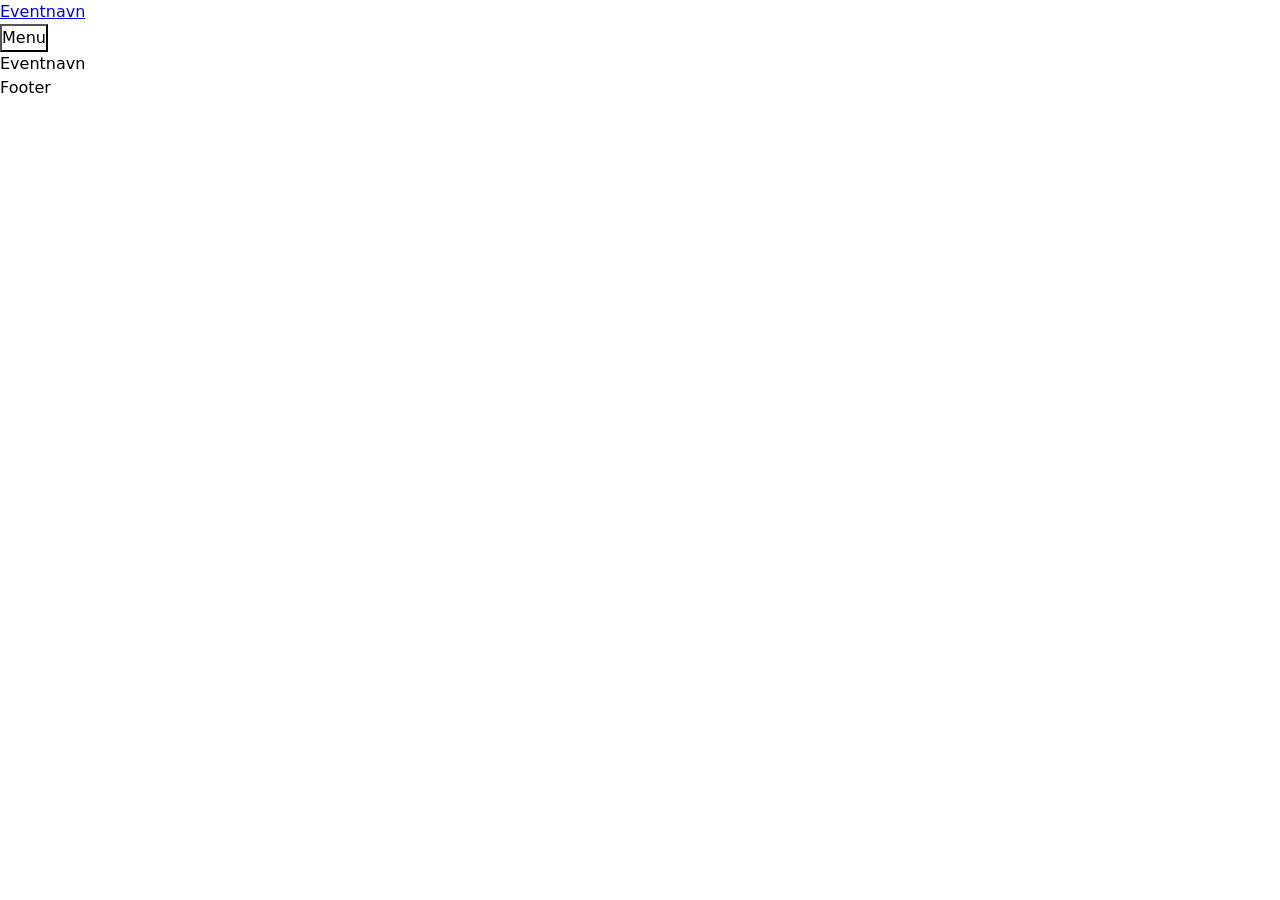
==== index.html @ 1ca038c5 "init" ====
<!DOCTYPE html>
<html lang="da">

<head>
  <meta charset="UTF-8">
  <meta name="viewport" content="width=device-width, initial-scale=1.0">
  <title>Eventnavn</title>
  <link rel="stylesheet" href="./starter.css">
  <link rel="stylesheet" href="./style.css">
</head>

<body>
  <header class="site-header">
    <div class="header-content">
      <a class="site-logo" href="./">Eventnavn</a>
      <nav class="site-nav">
        <button>Menu</button>
        <ul class="menu" id="menu" popover>
          <li><a href="./" aria-current="page">Forside</a></li>
          <li><a href="./svg.html">Interaktiv SVG</a></li>
          <li><a href="./form.html">Formular</a></li>
        </ul>
      </nav>
    </div>
  </header>

  <main></main>

  <footer class="site-footer">
    <div class="footer-content">
      <p>Eventnavn</p>
      <p>Footer</p>
    </div>
  </footer>
  <script src="./script.js"></script>
</body>

</html>
---- starter.css ----
*,
::before,
::after {
  box-sizing: border-box;
  margin: 0;
  padding: 0;
}

html {
  interpolate-size: allow-keywords;
  font-family: system-ui, sans-serif;
  line-height: 1.5;
  -webkit-font-smoothing: antialiased;
}

h1,
h2 {
  line-height: 1.25;
}

p,
li {
  text-wrap: pretty;
}

img,
svg {
  display: block;
  width: 100%;
  height: auto;
}

label {
  display: block;
}

input,
button,
textarea,
select {
  font: inherit;
  color: inherit;
  background-color: transparent;
  font-size: max(1em, 16px);
  padding: 0;
  margin: 0;
}

input:where([type="checkbox"], [type="radio"]) {
  width: 1em;
  height: 1em;
}

textarea {
  resize: none;
  min-height: 4lh;
}

legend {
  padding: 0;
}

select,
::picker(select) {
  appearance: base-select;
}

[popover] {
  margin: revert;
}

dialog {
  overscroll-behavior: none;

  &::backdrop {
    overflow: hidden;
    overscroll-behavior: contain;
  }
}

.visually-hidden {
  position: absolute;
  width: 1px;
  height: 1px;
  overflow: hidden;
  white-space: nowrap;
  clip-path: inset(100%);
}
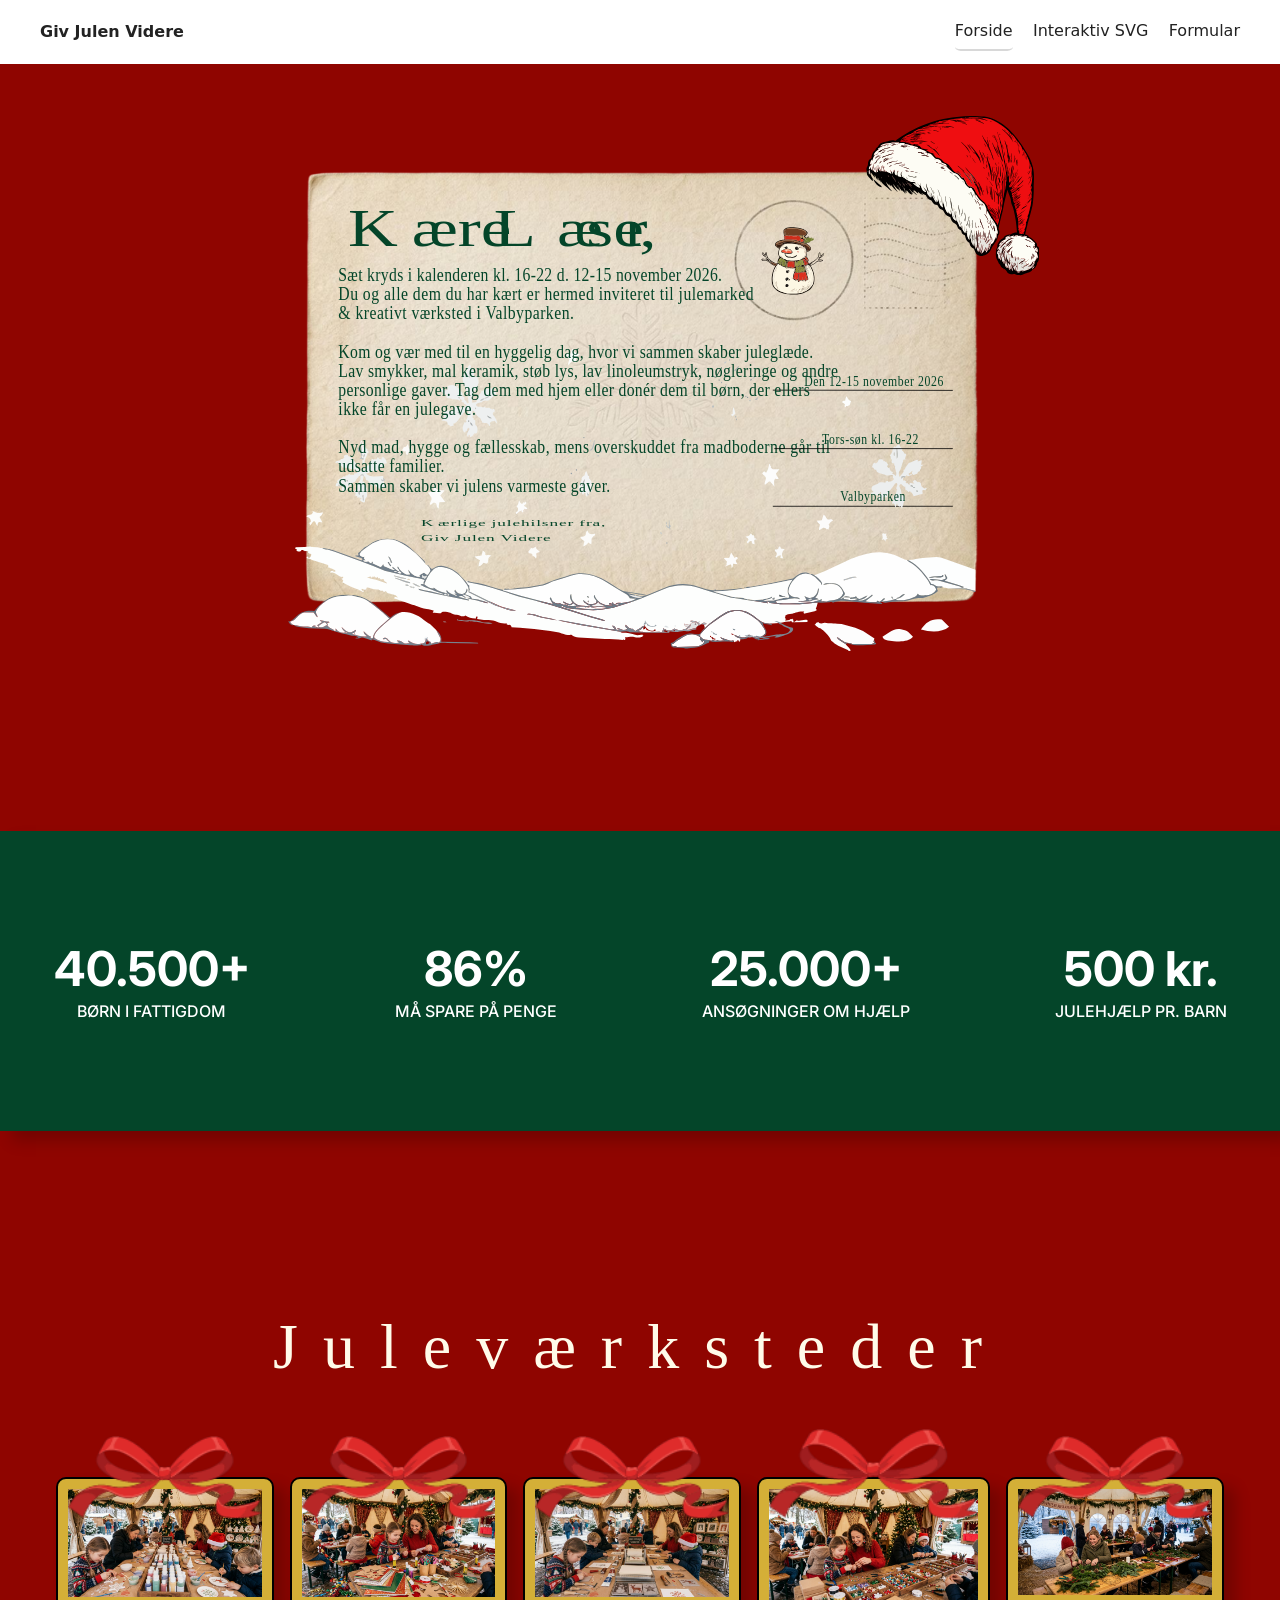
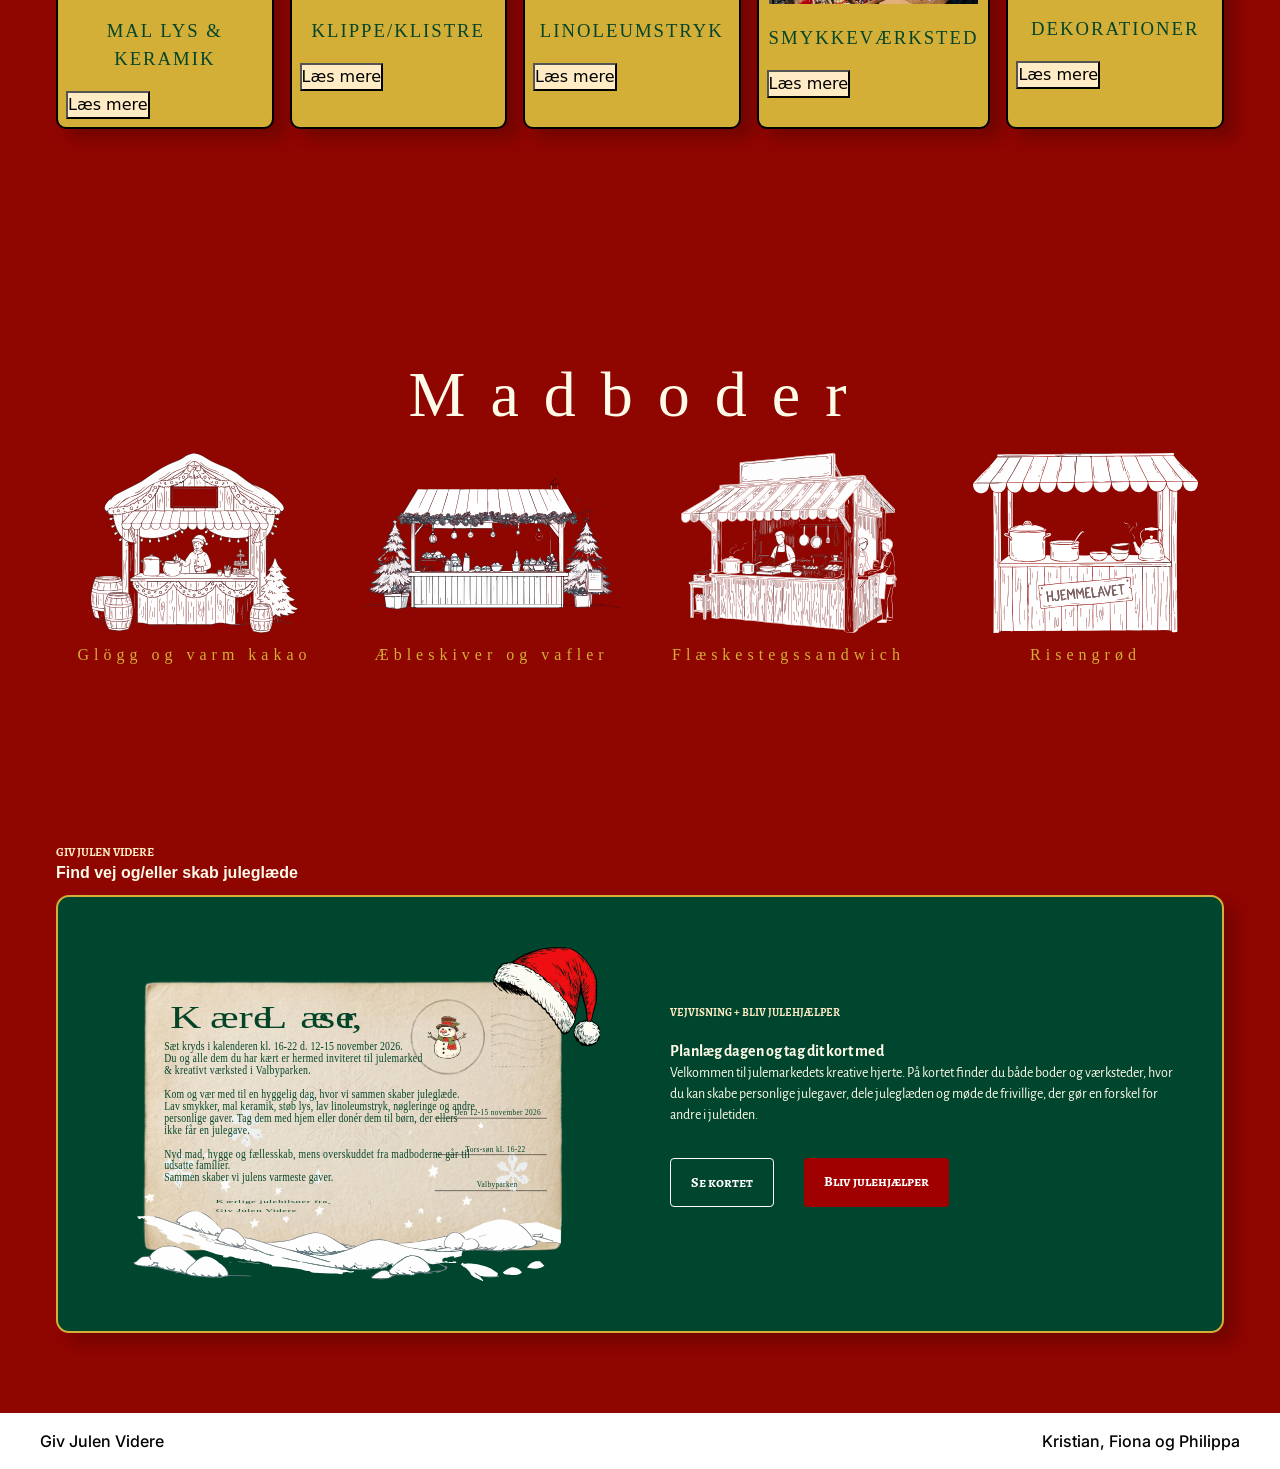
==== commit 6052eb57: "forside" ====
--- a/index.html
+++ b/index.html
@@ -4,32 +4,243 @@
 <head>
   <meta charset="UTF-8">
   <meta name="viewport" content="width=device-width, initial-scale=1.0">
-  <title>Eventnavn</title>
+  <title>Giv Julen Videre</title>
   <link rel="stylesheet" href="./starter.css">
   <link rel="stylesheet" href="./style.css">
+  <link rel="stylesheet" href="./index.css">
+  <link rel="icon" type="image/png" href="/favicon-96x96.png" sizes="96x96" />
+  <link rel="icon" type="image/svg+xml" href="/favicon.svg" />
+  <link rel="shortcut icon" href="/favicon.ico" />
+  <link rel="apple-touch-icon" sizes="180x180" href="/apple-touch-icon.png" />
+  <meta name="apple-mobile-web-app-title" content="MyWebSite" />
+  <link rel="manifest" href="/site.webmanifest" />
+  <link rel="preconnect" href="https://fonts.googleapis.com">
+  <link rel="preconnect" href="https://fonts.gstatic.com" crossorigin>
+  <link rel="preconnect" href="https://fonts.googleapis.com">
+  <link rel="preconnect" href="https://fonts.gstatic.com" crossorigin>
+  <link rel="preconnect" href="https://fonts.googleapis.com">
+  <link rel="preconnect" href="https://fonts.gstatic.com" crossorigin>
+  <link
+    href="https://fonts.googleapis.com/css2?family=Alegreya+SC:ital,wght@0,400;0,500;0,700;0,800;0,900;1,400;1,500;1,700;1,800;1,900&family=Alegreya+Sans:ital,wght@0,100;0,300;0,400;0,500;0,700;0,800;0,900;1,100;1,300;1,400;1,500;1,700;1,800;1,900&display=swap"
+    rel="stylesheet">
+  <link
+    href="https://fonts.googleapis.com/css2?family=Inter:ital,opsz,wght@0,14..32,100..900;1,14..32,100..900&display=swap"
+    rel="stylesheet">
 </head>
 
 <body>
   <header class="site-header">
     <div class="header-content">
-      <a class="site-logo" href="./">Eventnavn</a>
+      <a class="site-logo" href="./">Giv Julen Videre</a>
       <nav class="site-nav">
-        <button>Menu</button>
+        <button popovertarget="menu">Menu</button>
         <ul class="menu" id="menu" popover>
-          <li><a href="./" aria-current="page">Forside</a></li>
-          <li><a href="./svg.html">Interaktiv SVG</a></li>
-          <li><a href="./form.html">Formular</a></li>
+          <li><a class="menu-item" href="./" aria-current="page">Forside</a></li>
+          <li><a class="menu-item" href="./svg.html">Interaktiv SVG</a></li>
+          <li><a class="menu-item" href="./form.html">Formular</a></li>
         </ul>
       </nav>
     </div>
   </header>
 
-  <main></main>
+  <main>
+    <img class="invi" src="assets/SVG/postkort.svg" alt="Juleinvitation">
+
+    <section class="banner">
+      <div>
+        <h1>40.500+</h1>
+        <p>BØRN I FATTIGDOM</p>
+      </div>
+      <div>
+        <h1>86%</h1>
+        <p>MÅ SPARE PÅ PENGE</p>
+      </div>
+      <div>
+        <h1>25.000+</h1>
+        <p>ANSØGNINGER OM HJÆLP</p>
+      </div>
+      <div>
+        <h1>500 kr.</h1>
+        <p>JULEHJÆLP PR. BARN</p>
+      </div>
+    </section>
+
+    <article class="workshops">
+      <h2>Juleværksteder</h2>
+      <section class="grid_1-1-1-1-1">
+        <div class="container">
+          <div class="img-container">
+            <img src="assets/male_keramik.png" alt="workshop1" />
+            <img class="overlay-image" src="assets/sloejfe.png" alt="Sløjfe" />
+          </div>
+          <div>
+            <h3>MAL LYS & KERAMIK</h3>
+          </div>
+          <button class="btn-keramik" popovertarget="keramik">
+            Læs mere
+          </button>
+        </div>
+
+        <div class="container">
+          <div class="img-container">
+            <img src="assets/klippe, klistre.png" alt="workshop2" />
+            <img class="overlay-image" src="assets/sloejfe.png" alt="Sløjfe" />
+          </div>
+          <div>
+            <h3>KLIPPE/KLISTRE</h3>
+          </div>
+          <button class="btn-klip" popovertarget="klip">
+            Læs mere
+          </button>
+        </div>
+        <div class="container">
+          <div class="img-container">
+            <img src="assets/Linoleumstryk.png" alt="workshop3" /><img class="overlay-image" src="assets/sloejfe.png"
+              alt="Sløjfe" />
+          </div>
+          <div>
+            <h3>LINOLEUMSTRYK</h3>
+          </div>
+          <button class="btn-tryk" popovertarget="tryk">
+            Læs mere
+          </button>
+        </div>
+        <div class="container">
+          <div class="img-container">
+            <img src="assets/smykkeværksted.png" alt="workshop3" /><img class="overlay-image" src="assets/sloejfe.png"
+              alt="Sløjfe" />
+          </div>
+          <div>
+            <h3>SMYKKEVÆRKSTED</h3>
+          </div>
+          <button class="btn-smyk" popovertarget="smyk">
+            Læs mere
+          </button>
+        </div>
+        <div class="container">
+          <div class="img-container">
+            <img class="f5" src="assets/Adventskranslavning.png" alt="workshop4" /><img class="overlay-image"
+              src="assets/sloejfe.png" alt="Sløjfe" />
+          </div>
+          <div>
+            <h3>DEKORATIONER</h3>
+          </div>
+          <button class="btn-dekor" popovertarget="dekor">
+            Læs mere
+          </button>
+        </div>
+      </section>
+
+
+      <div class="keramik" id="keramik" popover>
+        <img src="assets/male_keramik.png" alt="Workshop 1">
+        <div class="workshop-content flow">
+          <h3>Mal lys & keramik</h3>
+          <button class="btn" popovertarget="keramik">
+            Luk
+          </button>
+        </div>
+
+        <div class="klip" id="klip" popover>
+          <img src="assets/klippe, klistre.png" alt="Workshop 2">
+          <div class="workshop-content flow">
+            <h3>Klippe/klistre</h3>
+            <button class="btn" popovertarget="klip">
+              Luk
+            </button>
+          </div>
+
+          <div class="tryk" id="tryk" popover>
+            <img src="assets/Linoleumstryk.png" alt="Workshop 3">
+            <div class="workshop-content flow">
+              <h2>Linoleumstryk</h2>
+              <button class="btn" popovertarget="tryk">
+                Luk
+              </button>
+            </div>
+
+            <div class="smyk" id="smyk" popover>
+              <img src="assets/smykkeværksted.png" alt="Workshop 4">
+              <div class="workshop-content flow">
+                <h3>Smykkeværksted</h3>
+                <button class="btn" popovertarget="smyk">
+                  Luk
+                </button>
+              </div>
+
+              <div class="dekor" id="dekor" popover>
+                <img src="assets/Adventskranslavning.png" alt="Workshop 5">
+                <div class="workshop-content flow">
+                  <h3>Dekorationer</h3>
+                  <button class="btn" popovertarget="dekor">
+                    Luk
+                  </button>
+                </div>
+    </article>
+
+    <article class="Madboder">
+      <h4>Madboder</h4>
+      <div class="mad-container">
+
+        <div class="img-mad-container">
+          <img class="madbod" src="assets/SVG/kakao.svg" alt="Glögg og varm kakao">
+          <h5>Glögg og varm kakao</h5>
+        </div>
+
+        <div class="img-mad-container">
+          <img class="madbod" src="assets/SVG/aeble.svg" alt="Æbleskiver og vafler">
+          <h5>Æbleskiver og vafler</h5>
+        </div>
+
+        <div class="img-mad-container">
+          <img class="madbod" src="assets/SVG/mad.svg" alt="Flæskestegssandwich">
+          <h5>Flæskestegssandwich</h5>
+        </div>
+
+        <div class="img-mad-container">
+          <img class="madbod" src="assets/SVG/ris.svg" alt="Risengrød">
+          <h5>Risengrød</h5>
+        </div>
+      </div>
+    </article>
+
+    <section class="teaser">
+      <p>GIV JULEN VIDERE</p>
+      <h6>Find vej og/eller skab juleglæde</h6>
+
+      <section class="content">
+
+        <div class="image">
+          <img src="assets/SVG/postkort.svg" alt="Tegnet julekort">
+        </div>
+
+        <div class="text-content">
+
+          <span>VEJVISNING + BLIV JULEHJÆLPER</span>
+
+          <h7>Planlæg dagen og tag dit kort med</h7>
+
+          <p>
+            Velkommen til julemarkedets kreative hjerte.
+            På kortet finder du både boder og værksteder,
+            hvor du kan skabe personlige julegaver, dele
+            juleglæden og møde de frivillige, der gør en
+            forskel for andre i juletiden.
+          </p>
+
+          <div class="buttons">
+            <a href="svg.html" class="btn-outline">Se kortet</a>
+            <a href="form.html" class="btn-red">Bliv julehjælper</a>
+          </div>
+        </div>
+      </section>
+    </section>
+  </main>
 
   <footer class="site-footer">
     <div class="footer-content">
-      <p>Eventnavn</p>
-      <p>Footer</p>
+      <p>Giv Julen Videre</p>
+      <p>Kristian, Fiona og Philippa</p>
     </div>
   </footer>
   <script src="./script.js"></script>
--- a/style.css
+++ b/style.css
@@ -0,0 +1,307 @@
+/* Variabler */
+html {
+  --color-page: #f7f7f7;
+  --color-surface: #fff;
+  --color-text: #222;
+  --color-muted: #666;
+  --color-border: #d8d8d8;
+  --space-05: 0.5rem;
+  --space-1: 1rem;
+  --space-2: 2rem;
+  --space-3: 3rem;
+
+  background: var(--color-page);
+  color: var(--color-text);
+}
+
+/* Globalt layout */
+body {
+  margin: 0;
+  min-height: 100svh;
+  display: grid;
+  grid-template-rows: auto 1fr auto;
+  grid-template-columns: minmax(1rlh, 1fr) minmax(0, 75rem) minmax(1rlh, 1fr);
+}
+
+h1,
+h2,
+h3,
+h4,
+p {
+  margin: 0;
+  color: white;
+}
+
+main {
+  display: grid;
+  grid-template-columns: inherit;
+  grid-column: 1 / -1;
+  align-content: start;
+  background-color: #8f0500;
+}
+
+main > * {
+  grid-column: 2;
+  padding-block: var(--space-3);
+}
+
+.svg-page {
+  display: grid;
+  gap: var(--space-2);
+}
+
+.svg-intro {
+  display: grid;
+  gap: var(--space-1);
+  max-width: 60ch;
+}
+
+.svg-intro p {
+  color: var(--color-muted);
+}
+
+.svg-layout {
+  display: grid;
+  gap: var(--space-2);
+  align-items: start;
+  @media (width > 800px) {
+    grid-template-columns: 1fr min(40%, 36ch);
+  }
+}
+
+.form-page {
+  display: grid;
+  gap: var(--space-2);
+  @media (width > 600px) {
+    grid-template-columns: min(40%, 50ch) 1fr;
+  }
+}
+
+.form-intro {
+  display: grid;
+  gap: var(--space-1);
+  align-content: start;
+  max-width: 60ch;
+}
+
+.form-intro p {
+  color: var(--color-muted);
+}
+
+.opsamling-page {
+  display: grid;
+  gap: var(--space-2);
+  align-items: start;
+
+  @media (width > 800px) {
+    grid-template-columns: minmax(0, 44ch) minmax(20rem, 1fr);
+  }
+}
+
+.opsamling-intro {
+  display: grid;
+  gap: var(--space-1);
+  max-width: 60ch;
+}
+
+.opsamling-intro p {
+  color: var(--color-muted);
+}
+
+.error-page {
+  display: grid;
+  gap: var(--space-1);
+  max-width: 60ch;
+}
+
+.error-page p {
+  color: var(--color-muted);
+}
+
+/* Header og footer */
+.site-header,
+.site-footer {
+  grid-column: 1 / -1;
+
+  display: grid;
+  grid-template-columns: inherit;
+  background: var(--color-surface);
+}
+
+.header-content,
+.footer-content {
+  grid-column: 2;
+}
+
+.header-content {
+  min-height: 4rem;
+  display: flex;
+  justify-content: space-between;
+  align-items: center;
+  gap: var(--space-1);
+}
+
+.site-logo {
+  color: inherit;
+  font-weight: 700;
+  text-decoration: none;
+}
+
+.footer-content {
+  padding-block: var(--space-1);
+  display: flex;
+  flex-wrap: wrap;
+  justify-content: space-between;
+  gap: var(--space-1);
+  color: var(--color-muted);
+}
+
+/* Navigation */
+[popover] {
+  margin: 0;
+  padding: 0;
+  border: none;
+  background: transparent;
+}
+
+.site-nav button {
+  padding: 0.4rem 0.7rem;
+  border: 1px solid var(--color-border);
+  background: var(--color-surface);
+  @media (width > 600px) {
+    display: none;
+  }
+}
+
+.menu {
+  margin: 0;
+  padding: var(--space-1);
+  list-style: none;
+  /* background: var(--color-surface); */
+  border: 1px solid var(--color-border);
+  gap: 10px;
+  box-shadow: 1px;
+  border-radius: 10%;
+  background: #ffecc5;
+  position-area: bottom span-left;
+  min-width: anchor-size(1px);
+  transform-origin: top right;
+  transition-duration: 0s;
+  /* @media (width > 600px) {
+    display: flex;
+    gap: var(--space-1);
+    padding: 0;
+    border: none;
+    background: none;
+    position: static;
+  } */
+}
+
+.menu-item {
+  text-decoration: none;
+  display: grid;
+  padding: 2px;
+  border-radius: 10%;
+  color: white;
+}
+
+.menu-item:hover {
+  background: #044529;
+  color: white;
+}
+
+.site-nav button {
+  background: #044529;
+  color: white;
+  padding: 5px;
+  border-radius: 10%;
+  cursor: pointer;
+  position: relative;
+}
+
+.menu:popover-open {
+  transition-duration: 0.1s;
+}
+
+@media (width > 600px) {
+  .site-nav button {
+    display: none;
+  }
+  .menu {
+    all: unset;
+    display: flex;
+    gap: 2ch;
+    list-style: none;
+    /* Nulstil først, og byg derefter den vandrette liste */
+  }
+  .menu-item {
+    padding: 0px;
+    color: black;
+  }
+}
+
+.menu a {
+  display: block;
+  padding: 0.4rem 0;
+  color: inherit;
+  text-decoration: none;
+  border-bottom: 2px solid #0000;
+}
+
+.menu a[aria-current="page"] {
+  border-bottom-color: var(--color-border);
+}
+
+/* Flader */
+.panel,
+.svg-placeholder,
+.form-placeholder,
+.opsamling-placeholder {
+  background: var(--color-surface);
+  border: 1px solid var(--color-border);
+}
+
+.panel {
+  padding: var(--space-1);
+  display: grid;
+  gap: var(--space-1);
+}
+
+.svg-placeholder,
+.opsamling-placeholder {
+  min-height: -webkit-fill-available;
+  min-height: stretch;
+}
+
+.form-placeholder {
+  min-height: -webkit-fill-available;
+  min-height: stretch;
+  padding: var(--space-1);
+}
+
+/* Details */
+.accordion {
+  display: grid;
+  gap: var(--space-05);
+}
+
+.accordion-item {
+  border: 1px solid var(--color-border);
+  background: var(--color-surface);
+}
+
+.accordion-item p {
+  padding: 0 var(--space-1) var(--space-1);
+  color: var(--color-muted);
+}
+
+/* Knap/link */
+.button {
+  justify-self: start;
+  display: inline-block;
+  padding: 0.5rem 0.8rem;
+  border: 1px solid var(--color-border);
+  background: var(--color-surface);
+  color: inherit;
+  text-decoration: none;
+}
--- a/index.css
+++ b/index.css
@@ -0,0 +1,339 @@
+main {
+  padding: 2rem;
+}
+
+/* #popup {
+  background: whitesmoke;
+  border: 1px gainsboro solid;
+  padding: 1rem;
+}
+
+.program-details::backdrop {
+  background: rgb(0 0 0 /90%);
+}
+
+:popover-open {
+  display: grid;
+  justify-items: start;
+  opacity: 1;
+  rotate: none;
+
+  @starting-style {
+    opacity: 0;
+  }
+}
+.card {
+  background: #044529;
+  border: 1px gainsboro solid;
+  padding: 1rem;
+}
+.program-details {
+  transition: 0.5s;
+  transition-behavior: allow-discrete;
+  background: #d4af37;
+  border: 1px gainsboro solid;
+  padding: 1rem;
+  width: 100%;
+  max-width: 680px;
+  padding: 24px;
+  border: none;
+  border-radius: 18px;
+  box-shadow: 0 10px 30px rgba(0, 0, 0, 0.2);
+  padding: 1rem;
+  max-height: 90vh;
+  max-width: 90ch;
+  width: 90vw;
+}
+#program-details {
+  position: fixed;
+  top: 50%;
+  left: 50%;
+  transform: translate(-50%, -50%);
+}
+.program-details:popover-open {
+  opacity: 1;
+  rotate: none;
+  display: grid;
+  justify-items: start;
+} */
+
+/* Hero-section */
+.invi {
+  width: 70%;
+  position: relative;
+  justify-content: center;
+  align-items: center;
+  place-items: center;
+  justify-self: center;
+  padding-top: 20px;
+  padding-bottom: 90px;
+  margin-bottom: 90px;
+}
+
+/* Banner */
+h1 {
+  font-family: "Inter", sans-serif;
+  font-optical-sizing: auto;
+  font-weight: 700;
+  font-style: bold;
+  font-size: 48px;
+}
+
+p {
+  font-family: "Inter", sans-serif;
+  font-optical-sizing: auto;
+  font-weight: 500;
+  font-style: normal;
+}
+
+.banner {
+  display: flex;
+  justify-content: center;
+  gap: 145px;
+  background-color: #044529;
+  width: 100vw;
+  position: relative;
+  left: 50%;
+  right: 50%;
+  margin-left: -50vw;
+  margin-right: -50vw;
+  height: 300px !important;
+  display: flex;
+  align-items: center;
+  box-shadow: 12px 10px 15px rgba(0, 0, 0, 0.2);
+  p,
+  h1 {
+    margin: 0;
+    text-align: center;
+  }
+}
+
+/* Workshops */
+h3 {
+  font-family: "Annie Use Your Telescope", cursive;
+  font-weight: 400;
+  font-style: normal;
+  color: #044529;
+  letter-spacing: 2px;
+}
+
+h2 {
+  font-family: "Beau Rivage", cursive;
+  font-weight: 400;
+  font-style: normal;
+  color: #fffbe9;
+  text-align: center;
+  padding-top: 8rem;
+  /* padding-bottom: 2rem; */
+  font-size: 64px;
+  letter-spacing: 25px;
+}
+
+img {
+  width: 100%;
+  object-fit: cover;
+  padding: 10px;
+}
+.btn-keramik,
+.btn-klip,
+.btn-tryk,
+.btn-smyk,
+.btn-dekor {
+  background-color: #ffecc5;
+  color: black;
+  margin: 0.5rem;
+}
+
+.img-container {
+  width: 100%;
+}
+
+.grid_1-1-1-1-1 {
+  display: grid;
+  grid-template-columns: 1fr 1fr 1fr 1fr 1fr;
+  gap: 1rem;
+}
+
+.container {
+  position: relative;
+  width: 100%;
+  border: 2px solid black;
+  background-color: #d4af37;
+  border-radius: 10px;
+  box-shadow: 12px 10px 15px rgba(0, 0, 0, 0.2);
+  .overlay-image {
+    width: 100%;
+    position: absolute;
+    bottom: 80%;
+  }
+}
+
+.container h3 {
+  text-align: center;
+  width: 100%;
+}
+
+.workshops h3 {
+  text-align: center;
+  padding: 10px;
+}
+
+/* Madboder */
+h4 {
+  font-family: "Beau Rivage", cursive;
+  font-weight: 400;
+  font-style: normal;
+  color: #fffbe9;
+  text-align: center;
+  padding-top: 2rem;
+  font-size: 64px;
+  letter-spacing: 25px;
+}
+
+h5 {
+  font-family: "Annie Use Your Telescope", cursive;
+  font-weight: 400;
+  font-style: normal;
+  font-size: 16px;
+  color: #d4af37;
+  text-align: center;
+  letter-spacing: 5px;
+  padding-bottom: 40px;
+  margin-bottom: 40px;
+}
+
+.mad-container {
+  display: grid !important;
+  grid-template-columns: repeat(4, 1fr);
+  gap: 20px;
+  width: 100%;
+}
+
+.img-mad-container {
+  display: flex;
+  flex-direction: column;
+  min-width: 0;
+  align-items: center;
+}
+.img-mad-container img {
+  width: 100%;
+  height: 200px;
+  object-fit: contain;
+}
+
+.container {
+  max-width: 1212px;
+  margin: 90px auto;
+}
+
+/* SVG-teaser */
+h6 {
+  font-family: "Alegreya Sans SC", sans-serif;
+  font-weight: 700;
+  font-style: normal;
+  font-size: 16px;
+  color: #fffbe9;
+  padding-bottom: 10px;
+}
+
+.teaser p {
+  font-family: "Alegreya SC", serif;
+  font-weight: 700;
+  font-style: normal;
+  color: #ffecc5;
+  font-size: 12px;
+}
+.content {
+  background-color: #00452e;
+  border-radius: 13px;
+  padding: 40px 35px;
+  border: 2px solid #d4af37;
+  box-shadow: 12px 10px 15px rgba(0, 0, 0, 0.2);
+
+  display: flex;
+  align-items: center;
+  gap: 60px;
+}
+
+.image {
+  flex: 1;
+}
+
+.image img {
+  width: 100%;
+  display: block;
+  object-fit: cover;
+}
+
+.text-content {
+  flex: 1;
+}
+
+.text-content span {
+  font-size: 11px;
+  font-weight: bold;
+  display: block;
+  margin-bottom: 17px;
+}
+
+.text-content {
+  font-size: 16px;
+  margin-bottom: 16px;
+}
+
+.text-content {
+  p {
+    font-size: 14px;
+    line-height: 1.5;
+    margin-bottom: 32px;
+    font-family: "Alegreya Sans", sans-serif;
+    font-weight: 400;
+    font-style: normal;
+    color: #fffbe9;
+  }
+  h7 {
+    font-family: "Alegreya Sans", sans-serif;
+    font-weight: 700;
+    font-style: normal;
+    color: #fffbe9;
+  }
+}
+
+.buttons {
+  display: flex;
+  gap: 30px;
+}
+
+.buttons a {
+  text-decoration: none;
+  color: white;
+  padding: 13px 20px;
+  border-radius: 4px;
+  font-size: 14px;
+  font-family: "Alegreya SC", serif;
+  font-weight: 700;
+  font-style: normal;
+}
+
+.btn-outline {
+  border: 1px solid white;
+}
+
+.btn-red {
+  background-color: #a00000;
+}
+
+.buttons a:hover {
+  opacity: 0.8;
+}
+
+span {
+  font-family: "Alegreya SC", serif;
+  font-weight: 700;
+  font-style: normal;
+  color: #ffecc5;
+}
+
+.footer-content p {
+  color: black;
+}
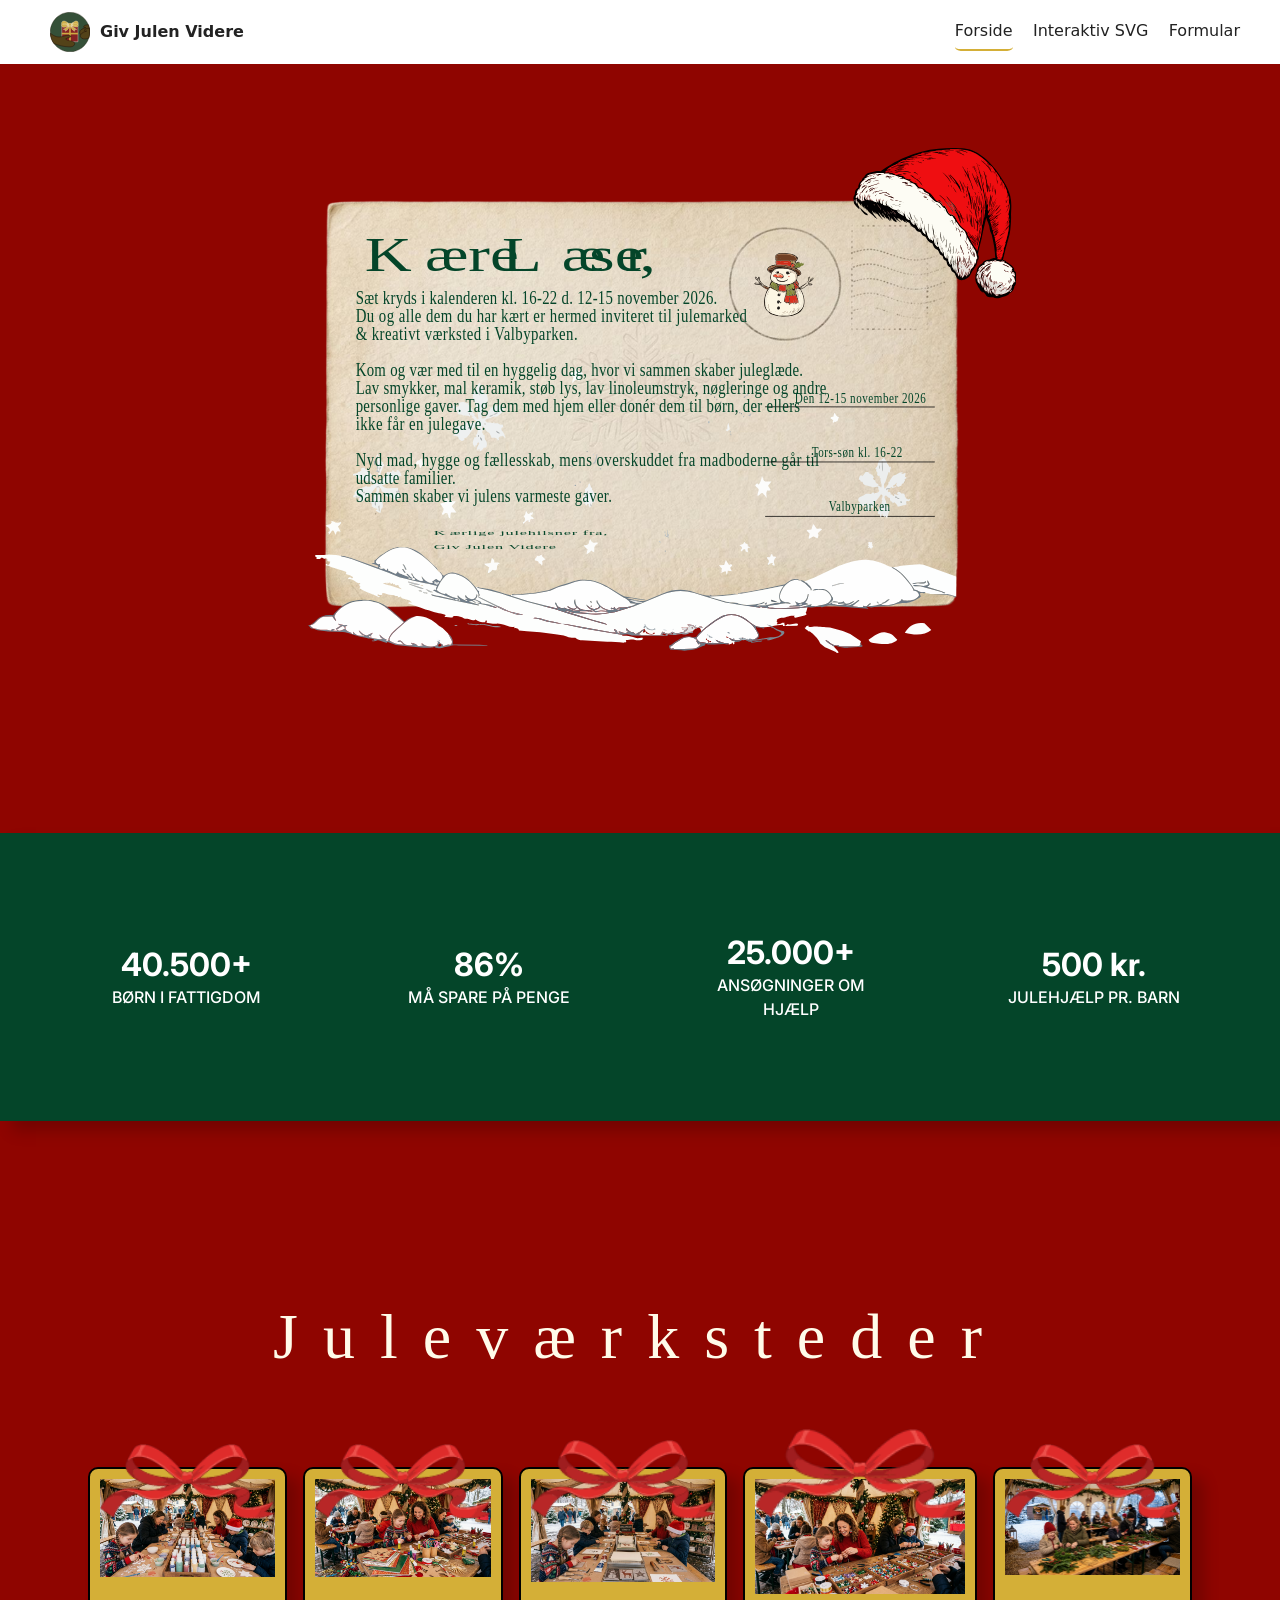
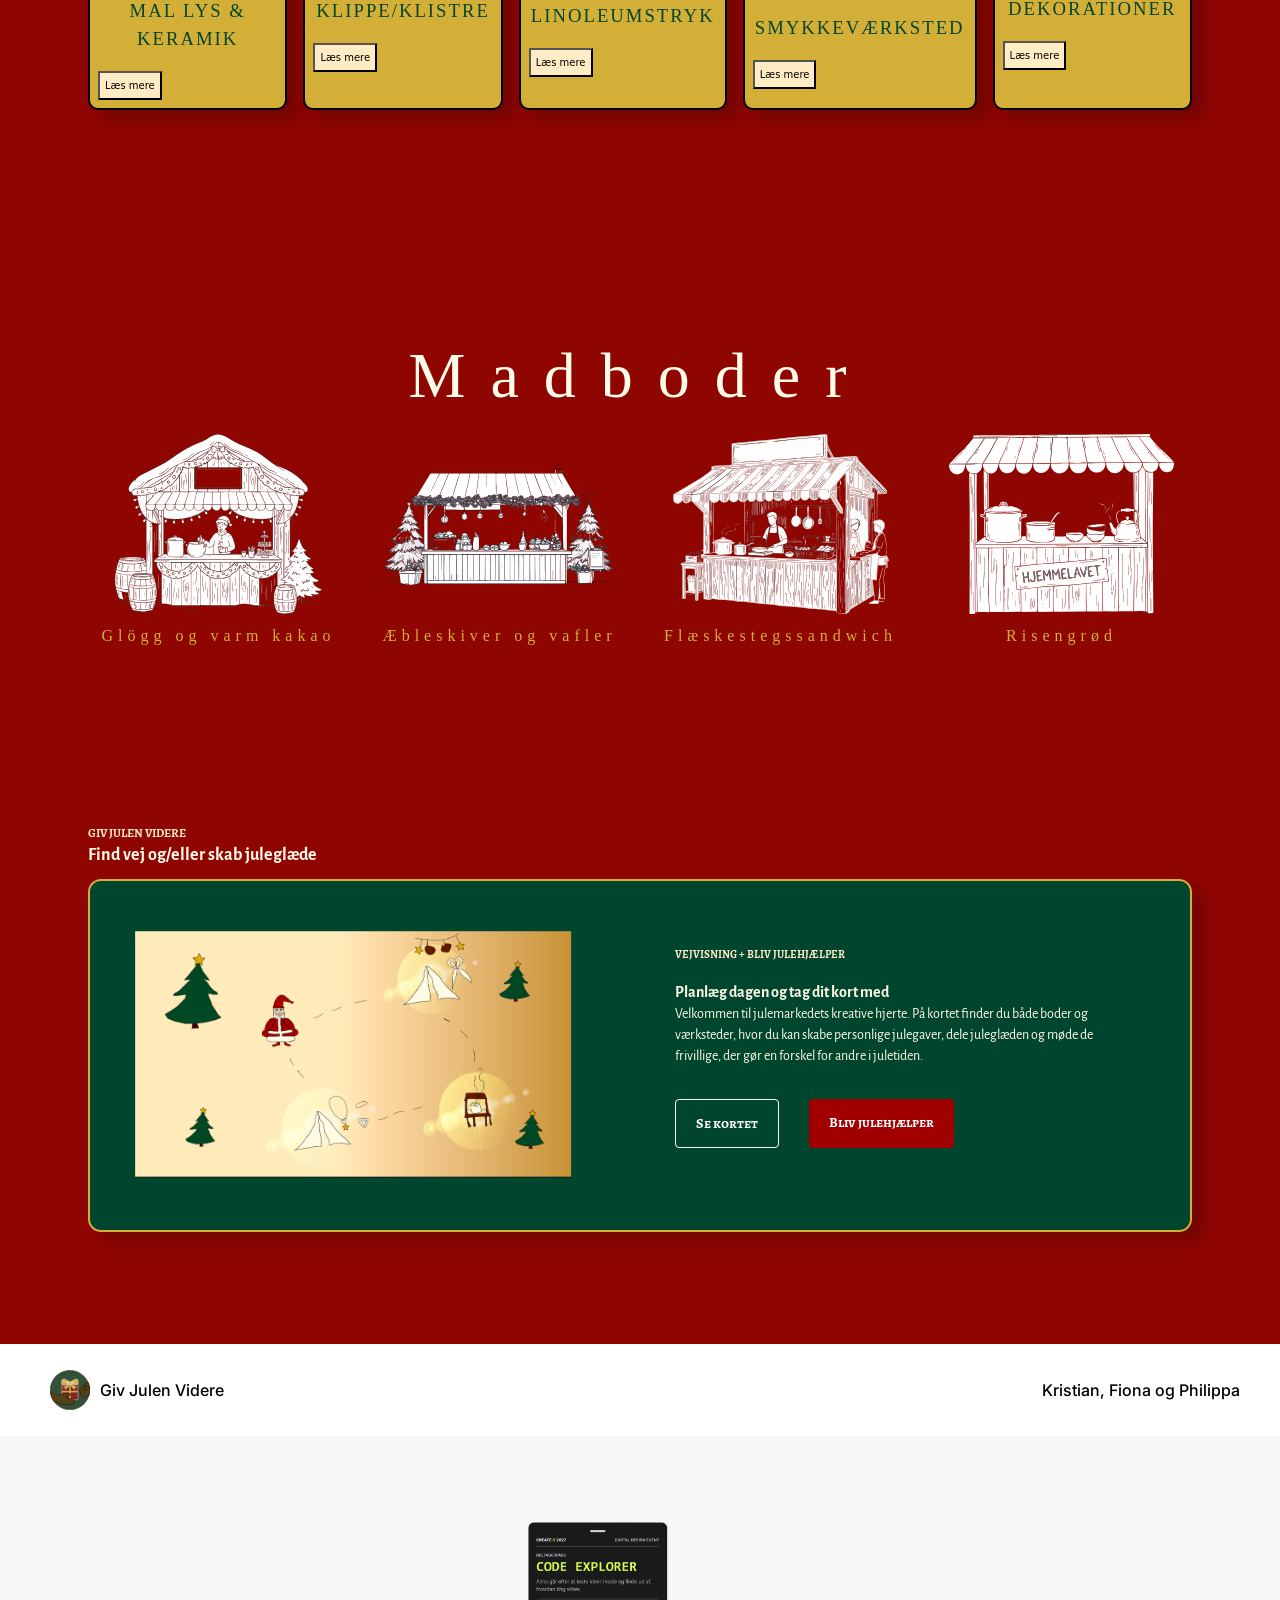
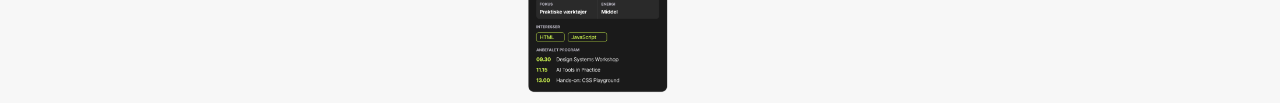
==== commit a6f873a5: "#forside" ====
--- a/index.html
+++ b/index.html
@@ -1,249 +1,420 @@
-<!DOCTYPE html>
+<!doctype html>
 <html lang="da">
-
-<head>
-  <meta charset="UTF-8">
-  <meta name="viewport" content="width=device-width, initial-scale=1.0">
-  <title>Giv Julen Videre</title>
-  <link rel="stylesheet" href="./starter.css">
-  <link rel="stylesheet" href="./style.css">
-  <link rel="stylesheet" href="./index.css">
-  <link rel="icon" type="image/png" href="/favicon-96x96.png" sizes="96x96" />
-  <link rel="icon" type="image/svg+xml" href="/favicon.svg" />
-  <link rel="shortcut icon" href="/favicon.ico" />
-  <link rel="apple-touch-icon" sizes="180x180" href="/apple-touch-icon.png" />
-  <meta name="apple-mobile-web-app-title" content="MyWebSite" />
-  <link rel="manifest" href="/site.webmanifest" />
-  <link rel="preconnect" href="https://fonts.googleapis.com">
-  <link rel="preconnect" href="https://fonts.gstatic.com" crossorigin>
-  <link rel="preconnect" href="https://fonts.googleapis.com">
-  <link rel="preconnect" href="https://fonts.gstatic.com" crossorigin>
-  <link rel="preconnect" href="https://fonts.googleapis.com">
-  <link rel="preconnect" href="https://fonts.gstatic.com" crossorigin>
-  <link
-    href="https://fonts.googleapis.com/css2?family=Alegreya+SC:ital,wght@0,400;0,500;0,700;0,800;0,900;1,400;1,500;1,700;1,800;1,900&family=Alegreya+Sans:ital,wght@0,100;0,300;0,400;0,500;0,700;0,800;0,900;1,100;1,300;1,400;1,500;1,700;1,800;1,900&display=swap"
-    rel="stylesheet">
-  <link
-    href="https://fonts.googleapis.com/css2?family=Inter:ital,opsz,wght@0,14..32,100..900;1,14..32,100..900&display=swap"
-    rel="stylesheet">
-</head>
-
-<body>
-  <header class="site-header">
-    <div class="header-content">
-      <a class="site-logo" href="./">Giv Julen Videre</a>
-      <nav class="site-nav">
-        <button popovertarget="menu">Menu</button>
-        <ul class="menu" id="menu" popover>
-          <li><a class="menu-item" href="./" aria-current="page">Forside</a></li>
-          <li><a class="menu-item" href="./svg.html">Interaktiv SVG</a></li>
-          <li><a class="menu-item" href="./form.html">Formular</a></li>
-        </ul>
-      </nav>
-    </div>
-  </header>
-
-  <main>
-    <img class="invi" src="assets/SVG/postkort.svg" alt="Juleinvitation">
-
-    <section class="banner">
-      <div>
-        <h1>40.500+</h1>
-        <p>BØRN I FATTIGDOM</p>
+  <head>
+    <meta charset="UTF-8" />
+    <meta name="viewport" content="width=device-width, initial-scale=1.0" />
+    <title>Giv Julen Videre</title>
+    <link rel="stylesheet" href="./starter.css" />
+    <link rel="stylesheet" href="./style.css" />
+    <link rel="stylesheet" href="./index.css" />
+    <link rel="icon" type="image/png" href="/favicon-96x96.png" sizes="96x96" />
+    <link rel="icon" type="image/svg+xml" href="/favicon.svg" />
+    <link rel="shortcut icon" href="/favicon.ico" />
+    <link rel="apple-touch-icon" sizes="180x180" href="/apple-touch-icon.png" />
+    <meta name="apple-mobile-web-app-title" content="MyWebSite" />
+    <link rel="manifest" href="/site.webmanifest" />
+    <link rel="preconnect" href="https://fonts.googleapis.com" />
+    <link rel="preconnect" href="https://fonts.gstatic.com" crossorigin />
+    <link rel="preconnect" href="https://fonts.googleapis.com" />
+    <link rel="preconnect" href="https://fonts.gstatic.com" crossorigin />
+    <link rel="preconnect" href="https://fonts.googleapis.com" />
+    <link rel="preconnect" href="https://fonts.gstatic.com" crossorigin />
+    <link
+      href="https://fonts.googleapis.com/css2?family=Alegreya+SC:ital,wght@0,400;0,500;0,700;0,800;0,900;1,400;1,500;1,700;1,800;1,900&family=Alegreya+Sans:ital,wght@0,100;0,300;0,400;0,500;0,700;0,800;0,900;1,100;1,300;1,400;1,500;1,700;1,800;1,900&display=swap"
+      rel="stylesheet"
+    />
+    <link
+      href="https://fonts.googleapis.com/css2?family=Inter:ital,opsz,wght@0,14..32,100..900;1,14..32,100..900&display=swap"
+      rel="stylesheet"
+    />
+  </head>
+
+  <body>
+    <header class="site-header">
+      <div class="header-content">
+        <div class="logo-wrapper">
+          <img class="logo" src="assets/logo.svg" alt="Logo" /><a
+            class="site-logo"
+            href="./"
+            >Giv Julen Videre</a
+          >
+        </div>
+        <nav class="site-nav">
+          <button popovertarget="menu">Menu</button>
+          <ul class="menu" id="menu" popover>
+            <li>
+              <a class="menu-item" href="./" aria-current="page">Forside</a>
+            </li>
+            <li><a class="menu-item" href="./svg.html">Interaktiv SVG</a></li>
+            <li><a class="menu-item" href="./form.html">Formular</a></li>
+          </ul>
+        </nav>
       </div>
-      <div>
-        <h1>86%</h1>
-        <p>MÅ SPARE PÅ PENGE</p>
-      </div>
-      <div>
-        <h1>25.000+</h1>
-        <p>ANSØGNINGER OM HJÆLP</p>
-      </div>
-      <div>
-        <h1>500 kr.</h1>
-        <p>JULEHJÆLP PR. BARN</p>
-      </div>
-    </section>
-
-    <article class="workshops">
-      <h2>Juleværksteder</h2>
-      <section class="grid_1-1-1-1-1">
-        <div class="container">
-          <div class="img-container">
-            <img src="assets/male_keramik.png" alt="workshop1" />
-            <img class="overlay-image" src="assets/sloejfe.png" alt="Sløjfe" />
-          </div>
-          <div>
-            <h3>MAL LYS & KERAMIK</h3>
-          </div>
-          <button class="btn-keramik" popovertarget="keramik">
-            Læs mere
-          </button>
-        </div>
-
-        <div class="container">
-          <div class="img-container">
-            <img src="assets/klippe, klistre.png" alt="workshop2" />
-            <img class="overlay-image" src="assets/sloejfe.png" alt="Sløjfe" />
-          </div>
-          <div>
-            <h3>KLIPPE/KLISTRE</h3>
-          </div>
-          <button class="btn-klip" popovertarget="klip">
-            Læs mere
-          </button>
-        </div>
-        <div class="container">
-          <div class="img-container">
-            <img src="assets/Linoleumstryk.png" alt="workshop3" /><img class="overlay-image" src="assets/sloejfe.png"
-              alt="Sløjfe" />
-          </div>
-          <div>
-            <h3>LINOLEUMSTRYK</h3>
-          </div>
-          <button class="btn-tryk" popovertarget="tryk">
-            Læs mere
-          </button>
-        </div>
-        <div class="container">
-          <div class="img-container">
-            <img src="assets/smykkeværksted.png" alt="workshop3" /><img class="overlay-image" src="assets/sloejfe.png"
-              alt="Sløjfe" />
-          </div>
-          <div>
-            <h3>SMYKKEVÆRKSTED</h3>
-          </div>
-          <button class="btn-smyk" popovertarget="smyk">
-            Læs mere
-          </button>
-        </div>
-        <div class="container">
-          <div class="img-container">
-            <img class="f5" src="assets/Adventskranslavning.png" alt="workshop4" /><img class="overlay-image"
-              src="assets/sloejfe.png" alt="Sløjfe" />
-          </div>
-          <div>
-            <h3>DEKORATIONER</h3>
-          </div>
-          <button class="btn-dekor" popovertarget="dekor">
-            Læs mere
-          </button>
+    </header>
+
+    <main>
+      <img class="invi" src="assets/SVG/postkort.svg" alt="Juleinvitation" />
+
+      <section class="banner">
+        <div>
+          <h1>40.500+</h1>
+          <p>BØRN I FATTIGDOM</p>
+        </div>
+        <div>
+          <h1>86%</h1>
+          <p>MÅ SPARE PÅ PENGE</p>
+        </div>
+        <div>
+          <h1>25.000+</h1>
+          <p>ANSØGNINGER OM HJÆLP</p>
+        </div>
+        <div>
+          <h1>500 kr.</h1>
+          <p>JULEHJÆLP PR. BARN</p>
         </div>
       </section>
 
-
-      <div class="keramik" id="keramik" popover>
-        <img src="assets/male_keramik.png" alt="Workshop 1">
-        <div class="workshop-content flow">
-          <h3>Mal lys & keramik</h3>
-          <button class="btn" popovertarget="keramik">
-            Luk
-          </button>
-        </div>
-
-        <div class="klip" id="klip" popover>
-          <img src="assets/klippe, klistre.png" alt="Workshop 2">
+      <section class="workshops">
+        <h2>Juleværksteder</h2>
+        <section class="grid_1-1-1-1-1">
+          <div class="container">
+            <div class="img-container">
+              <img src="assets/male_keramik.png" alt="Male keramik" />
+              <img
+                class="overlay-image"
+                src="assets/sloejfe.png"
+                alt="Sløjfe"
+              />
+            </div>
+            <div>
+              <h3>MAL LYS & KERAMIK</h3>
+            </div>
+            <button class="more-btn btn-keramik" popovertarget="keramik">
+              Læs mere
+            </button>
+          </div>
+
+          <div class="container">
+            <div class="img-container">
+              <img src="assets/klippe, klistre.png" alt="Klippe/klistre" />
+              <img
+                class="overlay-image"
+                src="assets/sloejfe.png"
+                alt="Sløjfe"
+              />
+            </div>
+            <div>
+              <h3>KLIPPE/KLISTRE</h3>
+            </div>
+            <button class="more-btn btn-klip" popovertarget="klip">
+              Læs mere
+            </button>
+          </div>
+
+          <div class="container">
+            <div class="img-container">
+              <img src="assets/Linoleumstryk.png" alt="Linoleumstryk" /><img
+                class="overlay-image"
+                src="assets/sloejfe.png"
+                alt="Sløjfe"
+              />
+            </div>
+            <div>
+              <h3>LINOLEUMSTRYK</h3>
+            </div>
+            <button class="more-btn btn-tryk" popovertarget="tryk">
+              Læs mere
+            </button>
+          </div>
+
+          <div class="container">
+            <div class="img-container">
+              <img src="assets/smykkeværksted.png" alt="Smykkeværksted" /><img
+                class="overlay-image"
+                src="assets/sloejfe.png"
+                alt="Sløjfe"
+              />
+            </div>
+            <div>
+              <h3>SMYKKEVÆRKSTED</h3>
+            </div>
+            <button class="more-btn btn-smyk" popovertarget="smyk">
+              Læs mere
+            </button>
+          </div>
+
+          <div class="container">
+            <div class="img-container">
+              <img
+                src="assets/Adventskranslavning.png"
+                alt="Dekorationer"
+              /><img
+                class="overlay-image"
+                src="assets/sloejfe.png"
+                alt="Sløjfe"
+              />
+            </div>
+            <div>
+              <h3>DEKORATIONER</h3>
+            </div>
+            <button class="more-btn btn-dekor" popovertarget="dekor">
+              Læs mere
+            </button>
+          </div>
+        </section>
+
+        <div class="keramik popover-window" id="keramik" popover>
+          <img src="assets/male_keramik.png" alt="Male keramik" />
+          <div class="workshop-content flow">
+            <h3>Mal lys & keramik</h3>
+            <p>
+              Træd indenfor i juleværkstedet, hvor du male keramik og dekorere
+              lys, mens julemusikken spiller.
+            </p>
+            <p>
+              Skab en personlig gave til én, du holder af, tag dit kunstværk med
+              hjem som et særligt juleminde, eller vælg at donere det til et
+              menneske, som måske ellers ikke får en julegave i år.
+            </p>
+            <p>
+              Du behøver ingen erfaring, kun lysten til at være kreativ og dele
+              lidt af julens magi.
+            </p>
+            <p>
+              Hver kop, lysestage eller hvert håndmalede lys bærer en historie
+              om nærvær, omsorg og glæden ved at skabe noget med hjertet.
+            </p>
+            <p>
+              For nogle bliver det en hyggelig stund med pensel og farver. For
+              andre kan det blive en uventet gave, der bringer lys og glæde i
+              juletiden.
+            </p>
+            <p>
+              Kom og vær med til at sprede lidt julemagi \- til dig selv eller
+              til én, der har brug for en ekstra tanke denne jul.
+            </p>
+            <button class="more-btn btn-keramik" popovertarget="keramik">
+              Luk
+            </button>
+          </div>
+        </div>
+        <div class="klip popover-window" id="klip" popover>
+          <img src="assets/klippe, klistre.png" alt="Klippe/klistre" />
           <div class="workshop-content flow">
             <h3>Klippe/klistre</h3>
-            <button class="btn" popovertarget="klip">
+            <p>
+              Kom indenfor i vores hyggelige juleværksted og lad dig rive med af
+              julens kreative magi. Her kan du klippe, klistre og skabe smukke
+              julekort, pynt, guirlander og små personlige gaver, mens
+              julemusikken spiller, og duften af jul fylder rummet.
+            </p>
+            <p>
+              Det, du skaber, kan du tage med hjem og gøre til en del af din
+              egen jul. Du kan også vælge at donere dit værk til et menneske,
+              som måske ikke har nogen at fejre med eller ikke får en julegave i
+              år.
+            </p>
+            <p>
+              Du behøver hverken være kreativ ekspert eller have prøvet det før.
+              En håndlavet julehilsen eller et stykke julepynt kan bringe glæde,
+              varme og følelsen af at være husket.
+            </p>
+            <p>
+              Sammen fylder vi værkstedet med grin, glimmer, papirklip og
+              julehjerter, mens vi spreder lidt ekstra lys i den mørke tid.
+            </p>
+            <p>
+              Kom og vær med til at skabe julemagi \- til dig selv eller til én,
+              der trænger til en ekstra varm tanke denne jul.
+            </p>
+            <button class="more-btn btn-klip" popovertarget="klip">Luk</button>
+          </div>
+        </div>
+
+        <div class="tryk popover-window" id="tryk" popover>
+          <img src="assets/Linoleumstryk.png" alt="Linoleumstryk" />
+          <div class="workshop-content flow">
+            <h3>Linoleumstryk</h3>
+            <p>
+              Træd indenfor fra vinterkulden og ind i et værksted fyldt med
+              duften af jul, kreative idéer og varm julehygge.
+            </p>
+            <p>
+              Du kan vælge at lave en særlig julegave eller hilsen til et
+              menneske, som ellers ikke har så meget at pakke op juleaften. Et
+              håndlavet tryk bærer noget helt særligt med sig: tid, omtanke og
+              varme fra menneske til menneske.
+            </p>
+            <p>
+              Hvis dit kunstværk kalder på en plads hjemme hos dig selv, er du
+              naturligvis også velkommen til at tage det med hjem som en
+              personlig julegave eller et minde om en hyggelig stund i
+              værkstedet.
+            </p>
+            <p>
+              Du behøver hverken erfaring eller særlige forudsætninger. Kom som
+              du er, lad hænderne arbejde, og vær med til at sprede lidt ekstra
+              julelys i den mørke tid.
+            </p>
+            <p>
+              Sammen skaber vi ikke bare smukke tryk, men også små glimt af
+              julens magi, som kan rejse videre og glæde andre.
+            </p>
+            <button class="more-btn btn-tryk" popovertarget="tryk">Luk</button>
+          </div>
+        </div>
+
+        <div class="smyk popover-window" id="smyk" popover>
+          <img src="assets/smykkeværksted.png" alt="Smykkeværksted" />
+          <div class="workshop-content flow">
+            <h3>Smykkeværksted</h3>
+            <p>
+              Kom forbi vores hyggelige smykkeværksted på julemarkedet og vær
+              med til at sprede lidt ekstra juleglæde.
+            </p>
+            <p>
+              Her kan du designe og fremstille et personligt smykke i en
+              afslappet og kreativ atmosfære. Du bestemmer selv, om dit smykke
+              skal blive en særlig julegave til én, der ellers ikke ville
+              modtage en gave i år, eller om du ønsker at tage det med hjem til
+              dig selv eller en, du holder af.
+            </p>
+            <p>
+              Vi tror på, at de små håndlavede ting kan gøre en stor forskel.
+              Hvert smykke bliver skabt med omtanke, og når du vælger at donere
+              dit smykke, er du med til at sende varme tanker og juleglæde
+              videre til et andet menneske.
+            </p>
+            <p>
+              Værkstedet er åbent for både børn og voksne, og du behøver ingen
+              erfaring på forhånd. Vi sørger for materialer, inspiration og
+              hjælp undervejs.
+            </p>
+            <p>
+              Kom indenfor, mærk julestemningen, vær kreativ og vær med til at
+              gøre en forskel. Vi glæder os til at se dig.
+            </p>
+            <button class="more-btn btn-smyk" popovertarget="smyk">Luk</button>
+          </div>
+        </div>
+
+        <div class="dekor popover-window" id="dekor" popover>
+          <img src="assets/Adventskranslavning.png" alt="Dekorationer" />
+          <div class="workshop-content flow">
+            <h3>Dekorationer</h3>
+            <p>
+              Kom i julestemning og vær med til et hyggeligt kreativt værksted,
+              hvor vi sammen binder adventskranse og laver smukke
+              juledekorationer. Her handler det ikke kun om gran, lys og
+              julehygge, men også om at gøre en forskel for andre.
+            </p>
+            <p>
+              Du kan vælge at tage din egen dekoration med hjem eller donere den
+              som en julegave til et menneske, der ellers ikke har så meget at
+              glæde sig over i juletiden. På den måde bliver din kreativitet til
+              en varm tanke og en håndsrækning til én, der har brug for lidt
+              ekstra julelys.
+            </p>
+            <p>
+              Værkstedet er åbent for alle, uanset erfaring. Vi sørger for
+              materialer, inspiration og en hyggelig atmosfære med plads til
+              fællesskab, nærvær og gode samtaler.
+            </p>
+            <p>
+              Tag familie, venner eller naboer med, og vær med til at skabe både
+              smukke dekorationer og små øjeblikke af juleglæde. Sammen kan vi
+              gøre julen lidt varmere for flere.
+            </p>
+            <p>
+              Vi glæder os til at se jer til en dag fyldt med kreativitet,
+              fællesskab og velgørenhed.
+            </p>
+            <button class="more-btn btn-dekor" popovertarget="dekor">
               Luk
             </button>
           </div>
-
-          <div class="tryk" id="tryk" popover>
-            <img src="assets/Linoleumstryk.png" alt="Workshop 3">
-            <div class="workshop-content flow">
-              <h2>Linoleumstryk</h2>
-              <button class="btn" popovertarget="tryk">
-                Luk
-              </button>
-            </div>
-
-            <div class="smyk" id="smyk" popover>
-              <img src="assets/smykkeværksted.png" alt="Workshop 4">
-              <div class="workshop-content flow">
-                <h3>Smykkeværksted</h3>
-                <button class="btn" popovertarget="smyk">
-                  Luk
-                </button>
-              </div>
-
-              <div class="dekor" id="dekor" popover>
-                <img src="assets/Adventskranslavning.png" alt="Workshop 5">
-                <div class="workshop-content flow">
-                  <h3>Dekorationer</h3>
-                  <button class="btn" popovertarget="dekor">
-                    Luk
-                  </button>
-                </div>
-    </article>
-
-    <article class="Madboder">
-      <h4>Madboder</h4>
-      <div class="mad-container">
-
-        <div class="img-mad-container">
-          <img class="madbod" src="assets/SVG/kakao.svg" alt="Glögg og varm kakao">
-          <h5>Glögg og varm kakao</h5>
-        </div>
-
-        <div class="img-mad-container">
-          <img class="madbod" src="assets/SVG/aeble.svg" alt="Æbleskiver og vafler">
-          <h5>Æbleskiver og vafler</h5>
-        </div>
-
-        <div class="img-mad-container">
-          <img class="madbod" src="assets/SVG/mad.svg" alt="Flæskestegssandwich">
-          <h5>Flæskestegssandwich</h5>
-        </div>
-
-        <div class="img-mad-container">
-          <img class="madbod" src="assets/SVG/ris.svg" alt="Risengrød">
-          <h5>Risengrød</h5>
-        </div>
+        </div>
+      </section>
+
+      <section class="Madboder">
+        <h4>Madboder</h4>
+        <div class="mad-container">
+          <div class="img-mad-container">
+            <img
+              class="madbod"
+              src="assets/SVG/kakao.svg"
+              alt="Glögg og varm kakao"
+            />
+            <h5>Glögg og varm kakao</h5>
+          </div>
+
+          <div class="img-mad-container">
+            <img
+              class="madbod"
+              src="assets/SVG/aeble.svg"
+              alt="Æbleskiver og vafler"
+            />
+            <h5>Æbleskiver og vafler</h5>
+          </div>
+
+          <div class="img-mad-container">
+            <img
+              class="madbod"
+              src="assets/SVG/mad.svg"
+              alt="Flæskestegssandwich"
+            />
+            <h5>Flæskestegssandwich</h5>
+          </div>
+
+          <div class="img-mad-container">
+            <img class="madbod" src="assets/SVG/ris.svg" alt="Risengrød" />
+            <h5>Risengrød</h5>
+          </div>
+        </div>
+      </section>
+
+      <section class="teaser">
+        <p>GIV JULEN VIDERE</p>
+        <h6>Find vej og/eller skab juleglæde</h6>
+
+        <section class="content">
+          <div class="image">
+            <img src="assets/SVG/Asset 2.svg" alt="SVG" /><img
+              class="eventkort"
+              src="assets/SVG/Asset 3.svg"
+              alt="eventkort"
+            />
+          </div>
+          <div class="text-content">
+            <span>VEJVISNING + BLIV JULEHJÆLPER</span>
+
+            <h7>Planlæg dagen og tag dit kort med</h7>
+
+            <p>
+              Velkommen til julemarkedets kreative hjerte. På kortet finder du
+              både boder og værksteder, hvor du kan skabe personlige julegaver,
+              dele juleglæden og møde de frivillige, der gør en forskel for
+              andre i juletiden.
+            </p>
+
+            <div class="buttons">
+              <a href="svg.html" class="btn-outline">Se kortet</a>
+              <a href="form.html" class="btn-red">Bliv julehjælper</a>
+            </div>
+          </div>
+        </section>
+      </section>
+    </main>
+
+    <footer class="site-footer">
+      <div class="footer-content">
+        <div class="logo-wrapper">
+          <img class="logo" src="assets/logo.svg" alt="Logo" />
+          <p>Giv Julen Videre</p>
+        </div>
+        <div class="footer-wrapper"><p>Kristian, Fiona og Philippa</p></div>
       </div>
-    </article>
-
-    <section class="teaser">
-      <p>GIV JULEN VIDERE</p>
-      <h6>Find vej og/eller skab juleglæde</h6>
-
-      <section class="content">
-
-        <div class="image">
-          <img src="assets/SVG/postkort.svg" alt="Tegnet julekort">
-        </div>
-
-        <div class="text-content">
-
-          <span>VEJVISNING + BLIV JULEHJÆLPER</span>
-
-          <h7>Planlæg dagen og tag dit kort med</h7>
-
-          <p>
-            Velkommen til julemarkedets kreative hjerte.
-            På kortet finder du både boder og værksteder,
-            hvor du kan skabe personlige julegaver, dele
-            juleglæden og møde de frivillige, der gør en
-            forskel for andre i juletiden.
-          </p>
-
-          <div class="buttons">
-            <a href="svg.html" class="btn-outline">Se kortet</a>
-            <a href="form.html" class="btn-red">Bliv julehjælper</a>
-          </div>
-        </div>
-      </section>
-    </section>
-  </main>
-
-  <footer class="site-footer">
-    <div class="footer-content">
-      <p>Giv Julen Videre</p>
-      <p>Kristian, Fiona og Philippa</p>
-    </div>
-  </footer>
-  <script src="./script.js"></script>
-</body>
-
-</html>+    </footer>
+    <script src="./script.js"></script>
+  </body>
+</html>
--- a/style.css
+++ b/style.css
@@ -9,6 +9,7 @@
   --space-1: 1rem;
   --space-2: 2rem;
   --space-3: 3rem;
+  --section-padding: 100px;
 
   background: var(--color-page);
   color: var(--color-text);
@@ -37,7 +38,6 @@
   grid-template-columns: inherit;
   grid-column: 1 / -1;
   align-content: start;
-  background-color: #8f0500;
 }
 
 main > * {
@@ -173,6 +173,7 @@
   }
 }
 
+/* Redigeret / Tilføjet */
 .menu {
   margin: 0;
   padding: var(--space-1);
@@ -208,6 +209,8 @@
 .menu-item:hover {
   background: #044529;
   color: white;
+  padding: 5px;
+  border: solid #d4af37;
 }
 
 .site-nav button {
@@ -249,7 +252,8 @@
 }
 
 .menu a[aria-current="page"] {
-  border-bottom-color: var(--color-border);
+  border-bottom-color: #d4af37;
+  /* border-bottom-color: var(--color-border); */
 }
 
 /* Flader */
--- a/index.css
+++ b/index.css
@@ -1,61 +1,17 @@
+/* Forside */
+.logo {
+  max-width: 60px;
+}
+.logo-wrapper,
+.footer-wrapper {
+  display: flex;
+  align-items: center;
+}
+
 main {
-  padding: 2rem;
-}
-
-/* #popup {
-  background: whitesmoke;
-  border: 1px gainsboro solid;
-  padding: 1rem;
-}
-
-.program-details::backdrop {
-  background: rgb(0 0 0 /90%);
-}
-
-:popover-open {
-  display: grid;
-  justify-items: start;
-  opacity: 1;
-  rotate: none;
-
-  @starting-style {
-    opacity: 0;
-  }
-}
-.card {
-  background: #044529;
-  border: 1px gainsboro solid;
-  padding: 1rem;
-}
-.program-details {
-  transition: 0.5s;
-  transition-behavior: allow-discrete;
-  background: #d4af37;
-  border: 1px gainsboro solid;
-  padding: 1rem;
-  width: 100%;
-  max-width: 680px;
-  padding: 24px;
-  border: none;
-  border-radius: 18px;
-  box-shadow: 0 10px 30px rgba(0, 0, 0, 0.2);
-  padding: 1rem;
-  max-height: 90vh;
-  max-width: 90ch;
-  width: 90vw;
-}
-#program-details {
-  position: fixed;
-  top: 50%;
-  left: 50%;
-  transform: translate(-50%, -50%);
-}
-.program-details:popover-open {
-  opacity: 1;
-  rotate: none;
-  display: grid;
-  justify-items: start;
-} */
+  padding: 4rem;
+  background-color: #8f0500;
+}
 
 /* Hero-section */
 .invi {
@@ -68,6 +24,9 @@
   padding-top: 20px;
   padding-bottom: 90px;
   margin-bottom: 90px;
+  @media (width<600px) {
+    width: 130%;
+  }
 }
 
 /* Banner */
@@ -76,7 +35,7 @@
   font-optical-sizing: auto;
   font-weight: 700;
   font-style: bold;
-  font-size: 48px;
+  font-size: clamp(2rem, 2vw, 3rem);
 }
 
 p {
@@ -84,12 +43,13 @@
   font-optical-sizing: auto;
   font-weight: 500;
   font-style: normal;
+  font-size: clamp(1rem, 1vw, 1rem);
 }
 
 .banner {
-  display: flex;
+  padding: var(--section-padding);
   justify-content: center;
-  gap: 145px;
+  gap: 130px;
   background-color: #044529;
   width: 100vw;
   position: relative;
@@ -97,8 +57,9 @@
   right: 50%;
   margin-left: -50vw;
   margin-right: -50vw;
-  height: 300px !important;
-  display: flex;
+  /* height: 300px !important; */
+  display: grid;
+  grid-template-columns: 1fr 1fr;
   align-items: center;
   box-shadow: 12px 10px 15px rgba(0, 0, 0, 0.2);
   p,
@@ -106,9 +67,23 @@
     margin: 0;
     text-align: center;
   }
+  @media (width>600px) {
+    grid-template-columns: repeat(4, 1fr);
+  }
 }
 
 /* Workshops */
+h2 {
+  font-family: "Beau Rivage", cursive;
+  font-weight: 400;
+  font-style: normal;
+  color: #fffbe9;
+  text-align: center;
+  padding-top: 8rem;
+  font-size: clamp(2rem, 5vw, 4rem);
+  letter-spacing: 25px;
+}
+
 h3 {
   font-family: "Annie Use Your Telescope", cursive;
   font-weight: 400;
@@ -117,23 +92,12 @@
   letter-spacing: 2px;
 }
 
-h2 {
-  font-family: "Beau Rivage", cursive;
-  font-weight: 400;
-  font-style: normal;
-  color: #fffbe9;
-  text-align: center;
-  padding-top: 8rem;
-  /* padding-bottom: 2rem; */
-  font-size: 64px;
-  letter-spacing: 25px;
-}
-
 img {
   width: 100%;
   object-fit: cover;
   padding: 10px;
 }
+
 .btn-keramik,
 .btn-klip,
 .btn-tryk,
@@ -152,6 +116,9 @@
   display: grid;
   grid-template-columns: 1fr 1fr 1fr 1fr 1fr;
   gap: 1rem;
+  @media (width<600px) {
+    grid-template-columns: 1fr;
+  }
 }
 
 .container {
@@ -164,7 +131,7 @@
   .overlay-image {
     width: 100%;
     position: absolute;
-    bottom: 80%;
+    bottom: 75%;
   }
 }
 
@@ -176,6 +143,51 @@
 .workshops h3 {
   text-align: center;
   padding: 10px;
+}
+
+.popover-window {
+  max-width: 1000px;
+  margin: auto;
+  background-color: #00452e;
+  padding: 2rem;
+  overflow-y: auto;
+  border: solid #d4af37;
+}
+
+.popover-window {
+  max-height: 100%;
+  overflow-y: scroll;
+}
+
+.popover-window h3 {
+  font-family: "Annie Use Your Telescope", cursive;
+  font-weight: 400;
+  font-style: normal;
+  color: #d4af37;
+  letter-spacing: 2px;
+  font-size: 32px;
+}
+.popover-window p {
+  font-family: "Alegreya Sans", sans-serif;
+  font-weight: 400;
+  font-style: normal;
+  color: #fffbe9;
+  letter-spacing: 2px;
+  margin: 20px;
+}
+
+.popover-window img {
+  padding-left: 80px;
+  padding-right: 80px;
+}
+
+.popover-window::backdrop {
+  background: rgb(0 0 0 /70%);
+}
+
+.more-btn {
+  padding: 5px;
+  font-size: max(0.5em, 10px);
 }
 
 /* Madboder */
@@ -186,7 +198,7 @@
   color: #fffbe9;
   text-align: center;
   padding-top: 2rem;
-  font-size: 64px;
+  font-size: clamp(2rem, 5vw, 4rem);
   letter-spacing: 25px;
 }
 
@@ -207,6 +219,9 @@
   grid-template-columns: repeat(4, 1fr);
   gap: 20px;
   width: 100%;
+  @media (width<600px) {
+    grid-template-columns: 1fr 1fr;
+  }
 }
 
 .img-mad-container {
@@ -228,10 +243,10 @@
 
 /* SVG-teaser */
 h6 {
-  font-family: "Alegreya Sans SC", sans-serif;
-  font-weight: 700;
-  font-style: normal;
-  font-size: 16px;
+  font-family: "Alegreya Sans", sans-serif;
+  font-weight: 700;
+  font-style: normal;
+  font-size: 18px;
   color: #fffbe9;
   padding-bottom: 10px;
 }
@@ -257,16 +272,11 @@
 
 .image {
   flex: 1;
-}
-
-.image img {
-  width: 100%;
-  display: block;
-  object-fit: cover;
-}
-
-.text-content {
-  flex: 1;
+  img {
+    width: 100%;
+    display: block;
+    object-fit: cover;
+  }
 }
 
 .text-content span {
@@ -277,11 +287,12 @@
 }
 
 .text-content {
+  flex: 1;
   font-size: 16px;
   margin-bottom: 16px;
-}
-
-.text-content {
+  padding-left: 30px;
+  padding-right: 20px;
+  align-items: center;
   p {
     font-size: 14px;
     line-height: 1.5;
@@ -337,3 +348,10 @@
 .footer-content p {
   color: black;
 }
+
+.eventkort {
+  max-width: 160px;
+  position: absolute;
+  bottom: -267%;
+  left: 40.5%;
+}
